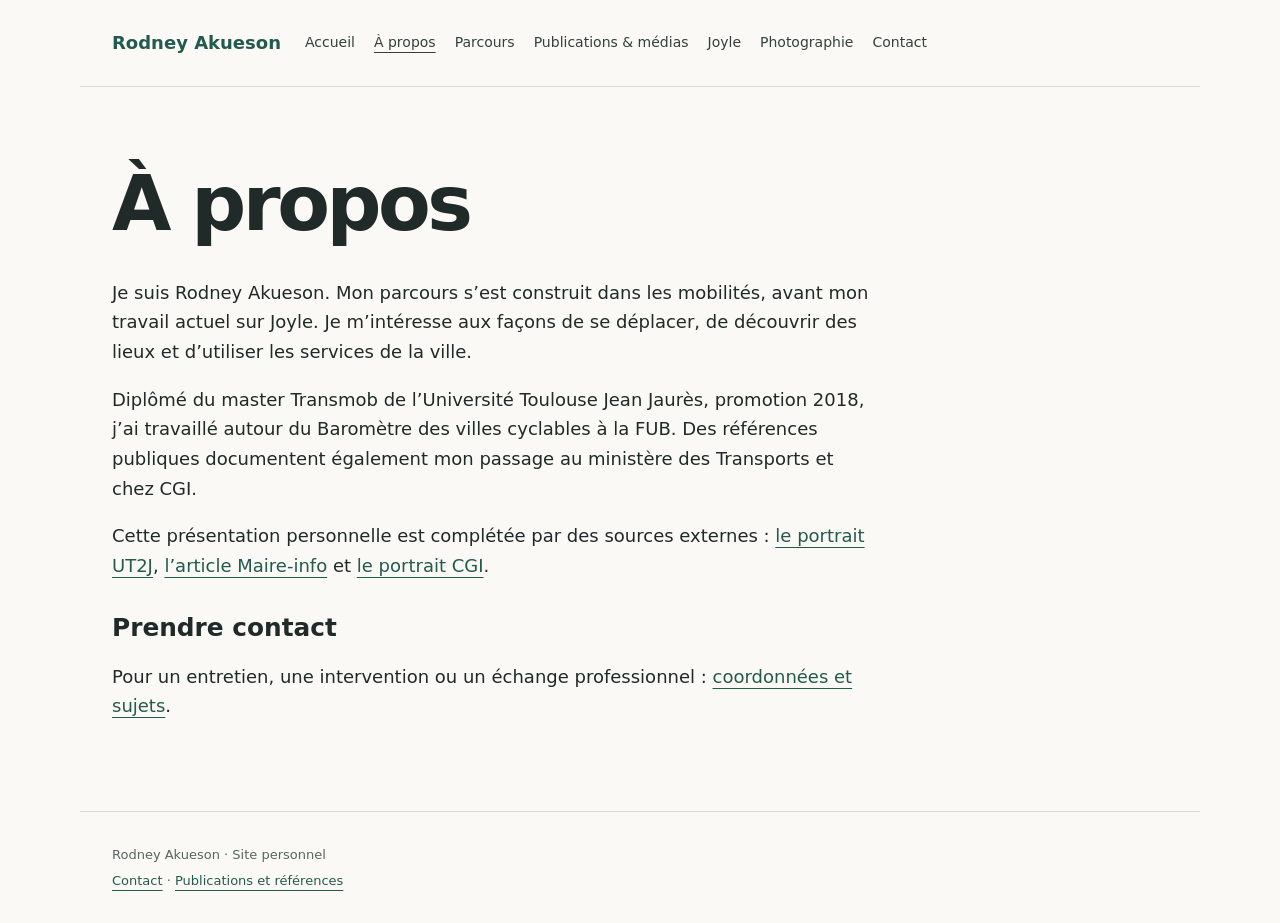
==== a-propos.html @ 980b528e "Ajouter les sept pages du site personnel et les métadonnées SEO" ====
<!doctype html><html lang="fr"><head><meta charset="utf-8"><meta name="viewport" content="width=device-width,initial-scale=1"><title>À propos de Rodney Akueson</title><meta name="description" content="Biographie de Rodney Akueson et références publiques de son parcours."><link rel="canonical" href="https://rody250d.github.io/a-propos.html"><meta property="og:type" content="profile"><meta property="og:title" content="À propos de Rodney Akueson"><meta property="og:description" content="Biographie de Rodney Akueson et références publiques de son parcours."><meta property="og:url" content="https://rody250d.github.io/a-propos.html"><meta property="og:locale" content="fr_FR"><meta property="og:site_name" content="Rodney Akueson"><link rel="stylesheet" href="style.css"><script type="application/ld+json">{"@context": "https://schema.org", "@graph": [{"@type": "Person", "@id": "https://rody250d.github.io/#rodney-akueson", "name": "Rodney Akueson", "url": "https://rody250d.github.io/", "sameAs": ["https://linktr.ee/rodyakueson", "https://www.linkedin.com/in/rodney-akueson-2a1308120/", "https://instagram.com/rodneyaks", "https://x.com/rodneyakueson"]}, {"@type": "ProfilePage", "@id": "https://rody250d.github.io/a-propos.html#page", "url": "https://rody250d.github.io/a-propos.html", "name": "À propos de Rodney Akueson", "inLanguage": "fr", "mainEntity": {"@id": "https://rody250d.github.io/#rodney-akueson"}}]}</script></head><body><a class="skip" href="#contenu">Aller au contenu</a><header><a class="brand" href="index.html">Rodney Akueson</a><nav aria-label="Navigation principale"><a href="index.html">Accueil</a><a href="a-propos.html" aria-current="page">À propos</a><a href="parcours.html">Parcours</a><a href="publications.html">Publications & médias</a><a href="joyle.html">Joyle</a><a href="photographie.html">Photographie</a><a href="contact.html">Contact</a></nav></header><main id="contenu"><h1>À propos</h1><p>Je suis Rodney Akueson. Mon parcours s’est construit dans les mobilités, avant mon travail actuel sur Joyle. Je m’intéresse aux façons de se déplacer, de découvrir des lieux et d’utiliser les services de la ville.</p><p>Diplômé du master Transmob de l’Université Toulouse Jean Jaurès, promotion 2018, j’ai travaillé autour du Baromètre des villes cyclables à la FUB. Des références publiques documentent également mon passage au ministère des Transports et chez CGI.</p><p>Cette présentation personnelle est complétée par des sources externes : <a href="https://www.univ-tlse2.fr/accueil/formation-insertion/en-bref/rodney-akueson-zoom-sur-un-ancien-etudiant">le portrait UT2J</a>, <a href="https://www.maire-info.com/covoiturage-lancement-d&#x27;un-observatoire-national-pour-servir-les-politiques-territoriales-article2-26080">l’article Maire-info</a> et <a href="https://www.cgi.com/fr/article/carrieres/rodney-creativite-passion">le portrait CGI</a>.</p><h2>Prendre contact</h2><p>Pour un entretien, une intervention ou un échange professionnel : <a href="contact.html">coordonnées et sujets</a>.</p></main><footer><p>Rodney Akueson · Site personnel</p><p><a href="contact.html">Contact</a> · <a href="publications.html">Publications et références</a></p></footer></body></html>
---- style.css ----
*{box-sizing:border-box}body{margin:0;background:#faf9f5;color:#202a29;font:18px/1.65 system-ui,-apple-system,sans-serif}a{color:#245a4e;text-underline-offset:5px}a:hover{color:#0b3028}a:focus-visible{outline:3px solid #bb7b32;outline-offset:5px}.skip{position:absolute;left:-9999px}.skip:focus{left:1rem;background:white;z-index:2}header,main,footer{max-width:1120px;margin:auto;padding:28px 32px}header{display:flex;gap:24px;align-items:center;border-bottom:1px solid #d8dcd5}.brand{font-weight:750;text-decoration:none;white-space:nowrap}nav{display:flex;flex-wrap:wrap;gap:9px 19px;font-size:14px}nav a{color:#34403c;text-decoration:none}nav a[aria-current]{text-decoration:underline}main{min-height:70vh;padding-top:64px;padding-bottom:72px}h1{font-size:clamp(2.8rem,6vw,4.8rem);line-height:1.08;letter-spacing:-.045em;font-weight:600;margin:12px 0 32px}h2{font-size:1.55rem;line-height:1.25;margin:32px 0 14px}h3{font-size:1.15rem;line-height:1.4}p{max-width:760px}.eyebrow,article>span{font-size:13px;letter-spacing:.06em;text-transform:uppercase;color:#59655e}.actions{display:flex;align-items:center;gap:28px;flex-wrap:wrap;margin:36px 0 64px}.button{background:#244c40;color:white;padding:13px 23px;border-radius:3px;text-decoration:none}.button:hover{color:white;background:#173b30}.cards{display:grid;grid-template-columns:repeat(3,1fr);gap:36px;border-top:1px solid #d8dcd5;padding-top:35px}.cards h2{margin-top:12px}.cards p{font-size:16px}.cards a{font-size:15px}.timeline article,.entry{border-top:1px solid #d8dcd5;padding:24px 0;max-width:820px}.timeline h2{margin-top:8px}.contact{font-size:clamp(1.3rem,4vw,2rem)}footer{border-top:1px solid #d8dcd5;font-size:13px;color:#59655e}footer p{margin:4px 0}@media(max-width:720px){header{display:block}nav{margin-top:18px}header,main,footer{padding-left:22px;padding-right:22px}main{padding-top:42px}.cards{grid-template-columns:1fr;gap:28px}.actions{margin-bottom:42px}h1{font-size:2.9rem}}
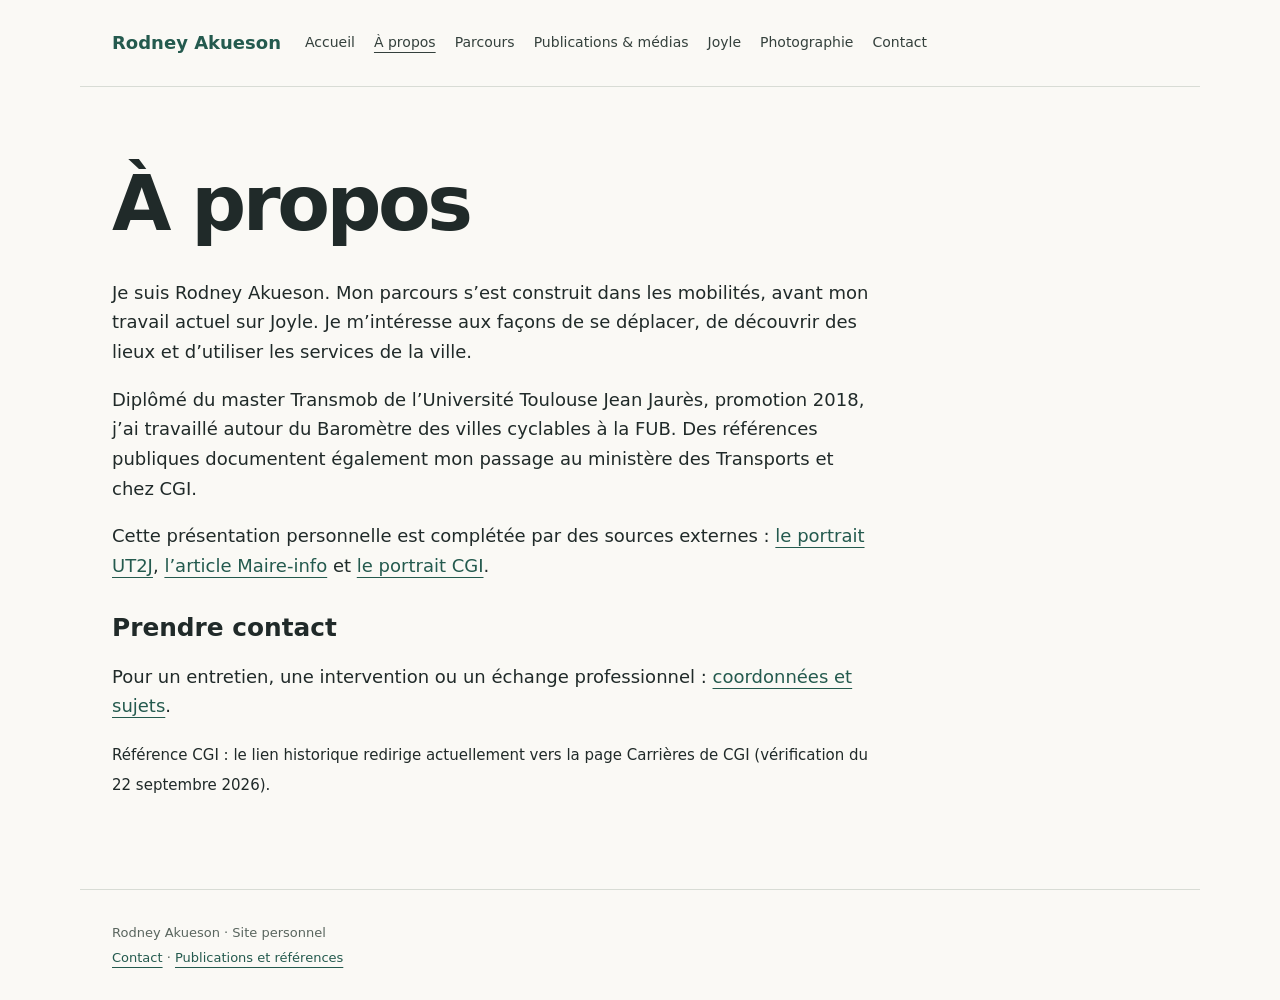
==== commit 51917c2f: "Signaler l’indisponibilité actuelle du portrait historique CGI" ====
--- a/a-propos.html
+++ b/a-propos.html
@@ -1 +1 @@
-<!doctype html><html lang="fr"><head><meta charset="utf-8"><meta name="viewport" content="width=device-width,initial-scale=1"><title>À propos de Rodney Akueson</title><meta name="description" content="Biographie de Rodney Akueson et références publiques de son parcours."><link rel="canonical" href="https://rody250d.github.io/a-propos.html"><meta property="og:type" content="profile"><meta property="og:title" content="À propos de Rodney Akueson"><meta property="og:description" content="Biographie de Rodney Akueson et références publiques de son parcours."><meta property="og:url" content="https://rody250d.github.io/a-propos.html"><meta property="og:locale" content="fr_FR"><meta property="og:site_name" content="Rodney Akueson"><link rel="stylesheet" href="style.css"><script type="application/ld+json">{"@context": "https://schema.org", "@graph": [{"@type": "Person", "@id": "https://rody250d.github.io/#rodney-akueson", "name": "Rodney Akueson", "url": "https://rody250d.github.io/", "sameAs": ["https://linktr.ee/rodyakueson", "https://www.linkedin.com/in/rodney-akueson-2a1308120/", "https://instagram.com/rodneyaks", "https://x.com/rodneyakueson"]}, {"@type": "ProfilePage", "@id": "https://rody250d.github.io/a-propos.html#page", "url": "https://rody250d.github.io/a-propos.html", "name": "À propos de Rodney Akueson", "inLanguage": "fr", "mainEntity": {"@id": "https://rody250d.github.io/#rodney-akueson"}}]}</script></head><body><a class="skip" href="#contenu">Aller au contenu</a><header><a class="brand" href="index.html">Rodney Akueson</a><nav aria-label="Navigation principale"><a href="index.html">Accueil</a><a href="a-propos.html" aria-current="page">À propos</a><a href="parcours.html">Parcours</a><a href="publications.html">Publications & médias</a><a href="joyle.html">Joyle</a><a href="photographie.html">Photographie</a><a href="contact.html">Contact</a></nav></header><main id="contenu"><h1>À propos</h1><p>Je suis Rodney Akueson. Mon parcours s’est construit dans les mobilités, avant mon travail actuel sur Joyle. Je m’intéresse aux façons de se déplacer, de découvrir des lieux et d’utiliser les services de la ville.</p><p>Diplômé du master Transmob de l’Université Toulouse Jean Jaurès, promotion 2018, j’ai travaillé autour du Baromètre des villes cyclables à la FUB. Des références publiques documentent également mon passage au ministère des Transports et chez CGI.</p><p>Cette présentation personnelle est complétée par des sources externes : <a href="https://www.univ-tlse2.fr/accueil/formation-insertion/en-bref/rodney-akueson-zoom-sur-un-ancien-etudiant">le portrait UT2J</a>, <a href="https://www.maire-info.com/covoiturage-lancement-d&#x27;un-observatoire-national-pour-servir-les-politiques-territoriales-article2-26080">l’article Maire-info</a> et <a href="https://www.cgi.com/fr/article/carrieres/rodney-creativite-passion">le portrait CGI</a>.</p><h2>Prendre contact</h2><p>Pour un entretien, une intervention ou un échange professionnel : <a href="contact.html">coordonnées et sujets</a>.</p></main><footer><p>Rodney Akueson · Site personnel</p><p><a href="contact.html">Contact</a> · <a href="publications.html">Publications et références</a></p></footer></body></html>+<!doctype html><html lang="fr"><head><meta charset="utf-8"><meta name="viewport" content="width=device-width,initial-scale=1"><title>À propos de Rodney Akueson</title><meta name="description" content="Biographie de Rodney Akueson et références publiques de son parcours."><link rel="canonical" href="https://rody250d.github.io/a-propos.html"><meta property="og:type" content="profile"><meta property="og:title" content="À propos de Rodney Akueson"><meta property="og:description" content="Biographie de Rodney Akueson et références publiques de son parcours."><meta property="og:url" content="https://rody250d.github.io/a-propos.html"><meta property="og:locale" content="fr_FR"><meta property="og:site_name" content="Rodney Akueson"><link rel="stylesheet" href="style.css"><script type="application/ld+json">{"@context": "https://schema.org", "@graph": [{"@type": "Person", "@id": "https://rody250d.github.io/#rodney-akueson", "name": "Rodney Akueson", "url": "https://rody250d.github.io/", "sameAs": ["https://linktr.ee/rodyakueson", "https://www.linkedin.com/in/rodney-akueson-2a1308120/", "https://instagram.com/rodneyaks", "https://x.com/rodneyakueson"]}, {"@type": "ProfilePage", "@id": "https://rody250d.github.io/a-propos.html#page", "url": "https://rody250d.github.io/a-propos.html", "name": "À propos de Rodney Akueson", "inLanguage": "fr", "mainEntity": {"@id": "https://rody250d.github.io/#rodney-akueson"}}]}</script></head><body><a class="skip" href="#contenu">Aller au contenu</a><header><a class="brand" href="/">Rodney Akueson</a><nav aria-label="Navigation principale"><a href="/">Accueil</a><a href="a-propos.html" aria-current="page">À propos</a><a href="parcours.html">Parcours</a><a href="publications.html">Publications & médias</a><a href="joyle.html">Joyle</a><a href="photographie.html">Photographie</a><a href="contact.html">Contact</a></nav></header><main id="contenu"><h1>À propos</h1><p>Je suis Rodney Akueson. Mon parcours s’est construit dans les mobilités, avant mon travail actuel sur Joyle. Je m’intéresse aux façons de se déplacer, de découvrir des lieux et d’utiliser les services de la ville.</p><p>Diplômé du master Transmob de l’Université Toulouse Jean Jaurès, promotion 2018, j’ai travaillé autour du Baromètre des villes cyclables à la FUB. Des références publiques documentent également mon passage au ministère des Transports et chez CGI.</p><p>Cette présentation personnelle est complétée par des sources externes : <a href="https://www.univ-tlse2.fr/accueil/formation-insertion/en-bref/rodney-akueson-zoom-sur-un-ancien-etudiant">le portrait UT2J</a>, <a href="https://www.maire-info.com/covoiturage-lancement-d&#x27;un-observatoire-national-pour-servir-les-politiques-territoriales-article2-26080">l’article Maire-info</a> et <a href="https://www.cgi.com/en/article/careers/rodney-putting-creativity-and-passion-forefront">le portrait CGI</a>.</p><h2>Prendre contact</h2><p>Pour un entretien, une intervention ou un échange professionnel : <a href="contact.html">coordonnées et sujets</a>.</p><p><small>Référence CGI : le lien historique redirige actuellement vers la page Carrières de CGI (vérification du 22 septembre 2026).</small></p></main><footer><p>Rodney Akueson · Site personnel</p><p><a href="contact.html">Contact</a> · <a href="publications.html">Publications et références</a></p></footer></body></html>
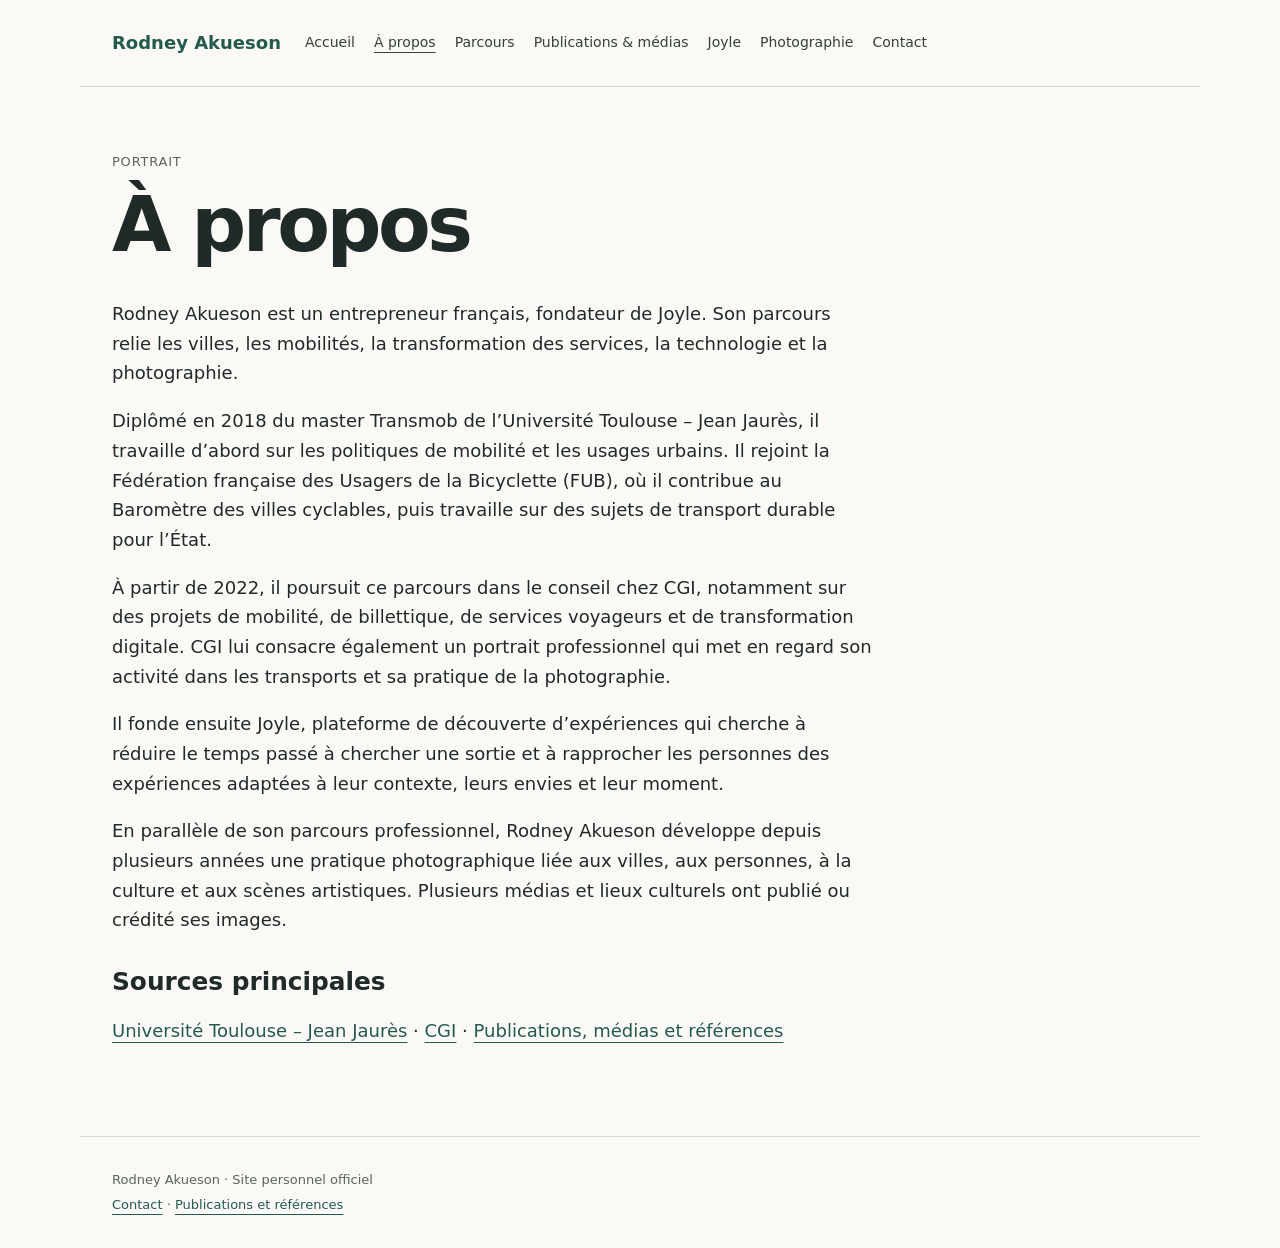
==== commit 284eaf38: "Rewrite about page as an editorial biography" ====
--- a/a-propos.html
+++ b/a-propos.html
@@ -1 +1 @@
-<!doctype html><html lang="fr"><head><meta charset="utf-8"><meta name="viewport" content="width=device-width,initial-scale=1"><title>À propos de Rodney Akueson</title><meta name="description" content="Biographie de Rodney Akueson et références publiques de son parcours."><link rel="canonical" href="https://rody250d.github.io/a-propos.html"><meta property="og:type" content="profile"><meta property="og:title" content="À propos de Rodney Akueson"><meta property="og:description" content="Biographie de Rodney Akueson et références publiques de son parcours."><meta property="og:url" content="https://rody250d.github.io/a-propos.html"><meta property="og:locale" content="fr_FR"><meta property="og:site_name" content="Rodney Akueson"><link rel="stylesheet" href="style.css"><script type="application/ld+json">{"@context": "https://schema.org", "@graph": [{"@type": "Person", "@id": "https://rody250d.github.io/#rodney-akueson", "name": "Rodney Akueson", "url": "https://rody250d.github.io/", "sameAs": ["https://linktr.ee/rodyakueson", "https://www.linkedin.com/in/rodney-akueson-2a1308120/", "https://instagram.com/rodneyaks", "https://x.com/rodneyakueson"]}, {"@type": "ProfilePage", "@id": "https://rody250d.github.io/a-propos.html#page", "url": "https://rody250d.github.io/a-propos.html", "name": "À propos de Rodney Akueson", "inLanguage": "fr", "mainEntity": {"@id": "https://rody250d.github.io/#rodney-akueson"}}]}</script></head><body><a class="skip" href="#contenu">Aller au contenu</a><header><a class="brand" href="/">Rodney Akueson</a><nav aria-label="Navigation principale"><a href="/">Accueil</a><a href="a-propos.html" aria-current="page">À propos</a><a href="parcours.html">Parcours</a><a href="publications.html">Publications & médias</a><a href="joyle.html">Joyle</a><a href="photographie.html">Photographie</a><a href="contact.html">Contact</a></nav></header><main id="contenu"><h1>À propos</h1><p>Je suis Rodney Akueson. Mon parcours s’est construit dans les mobilités, avant mon travail actuel sur Joyle. Je m’intéresse aux façons de se déplacer, de découvrir des lieux et d’utiliser les services de la ville.</p><p>Diplômé du master Transmob de l’Université Toulouse Jean Jaurès, promotion 2018, j’ai travaillé autour du Baromètre des villes cyclables à la FUB. Des références publiques documentent également mon passage au ministère des Transports et chez CGI.</p><p>Cette présentation personnelle est complétée par des sources externes : <a href="https://www.univ-tlse2.fr/accueil/formation-insertion/en-bref/rodney-akueson-zoom-sur-un-ancien-etudiant">le portrait UT2J</a>, <a href="https://www.maire-info.com/covoiturage-lancement-d&#x27;un-observatoire-national-pour-servir-les-politiques-territoriales-article2-26080">l’article Maire-info</a> et <a href="https://www.cgi.com/en/article/careers/rodney-putting-creativity-and-passion-forefront">le portrait CGI</a>.</p><h2>Prendre contact</h2><p>Pour un entretien, une intervention ou un échange professionnel : <a href="contact.html">coordonnées et sujets</a>.</p><p><small>Référence CGI : le lien historique redirige actuellement vers la page Carrières de CGI (vérification du 22 septembre 2026).</small></p></main><footer><p>Rodney Akueson · Site personnel</p><p><a href="contact.html">Contact</a> · <a href="publications.html">Publications et références</a></p></footer></body></html>+<!doctype html><html lang="fr"><head><meta charset="utf-8"><meta name="viewport" content="width=device-width,initial-scale=1"><title>À propos — Rodney Akueson</title><meta name="description" content="Portrait de Rodney Akueson, fondateur de Joyle, avec un parcours dans les mobilités, les services urbains, le conseil et la photographie."><link rel="canonical" href="https://rody250d.github.io/a-propos.html"><meta property="og:type" content="profile"><meta property="og:title" content="À propos — Rodney Akueson"><meta property="og:description" content="Entrepreneuriat, villes, mobilités, technologie et photographie."><meta property="og:url" content="https://rody250d.github.io/a-propos.html"><meta property="og:locale" content="fr_FR"><meta property="og:site_name" content="Rodney Akueson"><link rel="stylesheet" href="style.css"></head><body><a class="skip" href="#contenu">Aller au contenu</a><header><a class="brand" href="/">Rodney Akueson</a><nav aria-label="Navigation principale"><a href="/">Accueil</a><a href="a-propos.html" aria-current="page">À propos</a><a href="parcours.html">Parcours</a><a href="publications.html">Publications & médias</a><a href="joyle.html">Joyle</a><a href="photographie.html">Photographie</a><a href="contact.html">Contact</a></nav></header><main id="contenu"><div class="eyebrow">Portrait</div><h1>À propos</h1><p class="lede">Rodney Akueson est un entrepreneur français, fondateur de Joyle. Son parcours relie les villes, les mobilités, la transformation des services, la technologie et la photographie.</p><p>Diplômé en 2018 du master Transmob de l’Université Toulouse – Jean Jaurès, il travaille d’abord sur les politiques de mobilité et les usages urbains. Il rejoint la Fédération française des Usagers de la Bicyclette (FUB), où il contribue au Baromètre des villes cyclables, puis travaille sur des sujets de transport durable pour l’État.</p><p>À partir de 2022, il poursuit ce parcours dans le conseil chez CGI, notamment sur des projets de mobilité, de billettique, de services voyageurs et de transformation digitale. CGI lui consacre également un portrait professionnel qui met en regard son activité dans les transports et sa pratique de la photographie.</p><p>Il fonde ensuite Joyle, plateforme de découverte d’expériences qui cherche à réduire le temps passé à chercher une sortie et à rapprocher les personnes des expériences adaptées à leur contexte, leurs envies et leur moment.</p><p>En parallèle de son parcours professionnel, Rodney Akueson développe depuis plusieurs années une pratique photographique liée aux villes, aux personnes, à la culture et aux scènes artistiques. Plusieurs médias et lieux culturels ont publié ou crédité ses images.</p><section class="feature"><h2>Sources principales</h2><p><a href="https://www.univ-tlse2.fr/accueil/formation-insertion/devenir-diplomes/rodney-akueson-zoom-sur-un-ancien-etudiant">Université Toulouse – Jean Jaurès</a> · <a href="https://www.cgi.com/fr/article/carrieres/rodney-creativite-passion">CGI</a> · <a href="publications.html">Publications, médias et références</a></p></section></main><footer><p>Rodney Akueson · Site personnel officiel</p><p><a href="contact.html">Contact</a> · <a href="publications.html">Publications et références</a></p></footer></body></html>
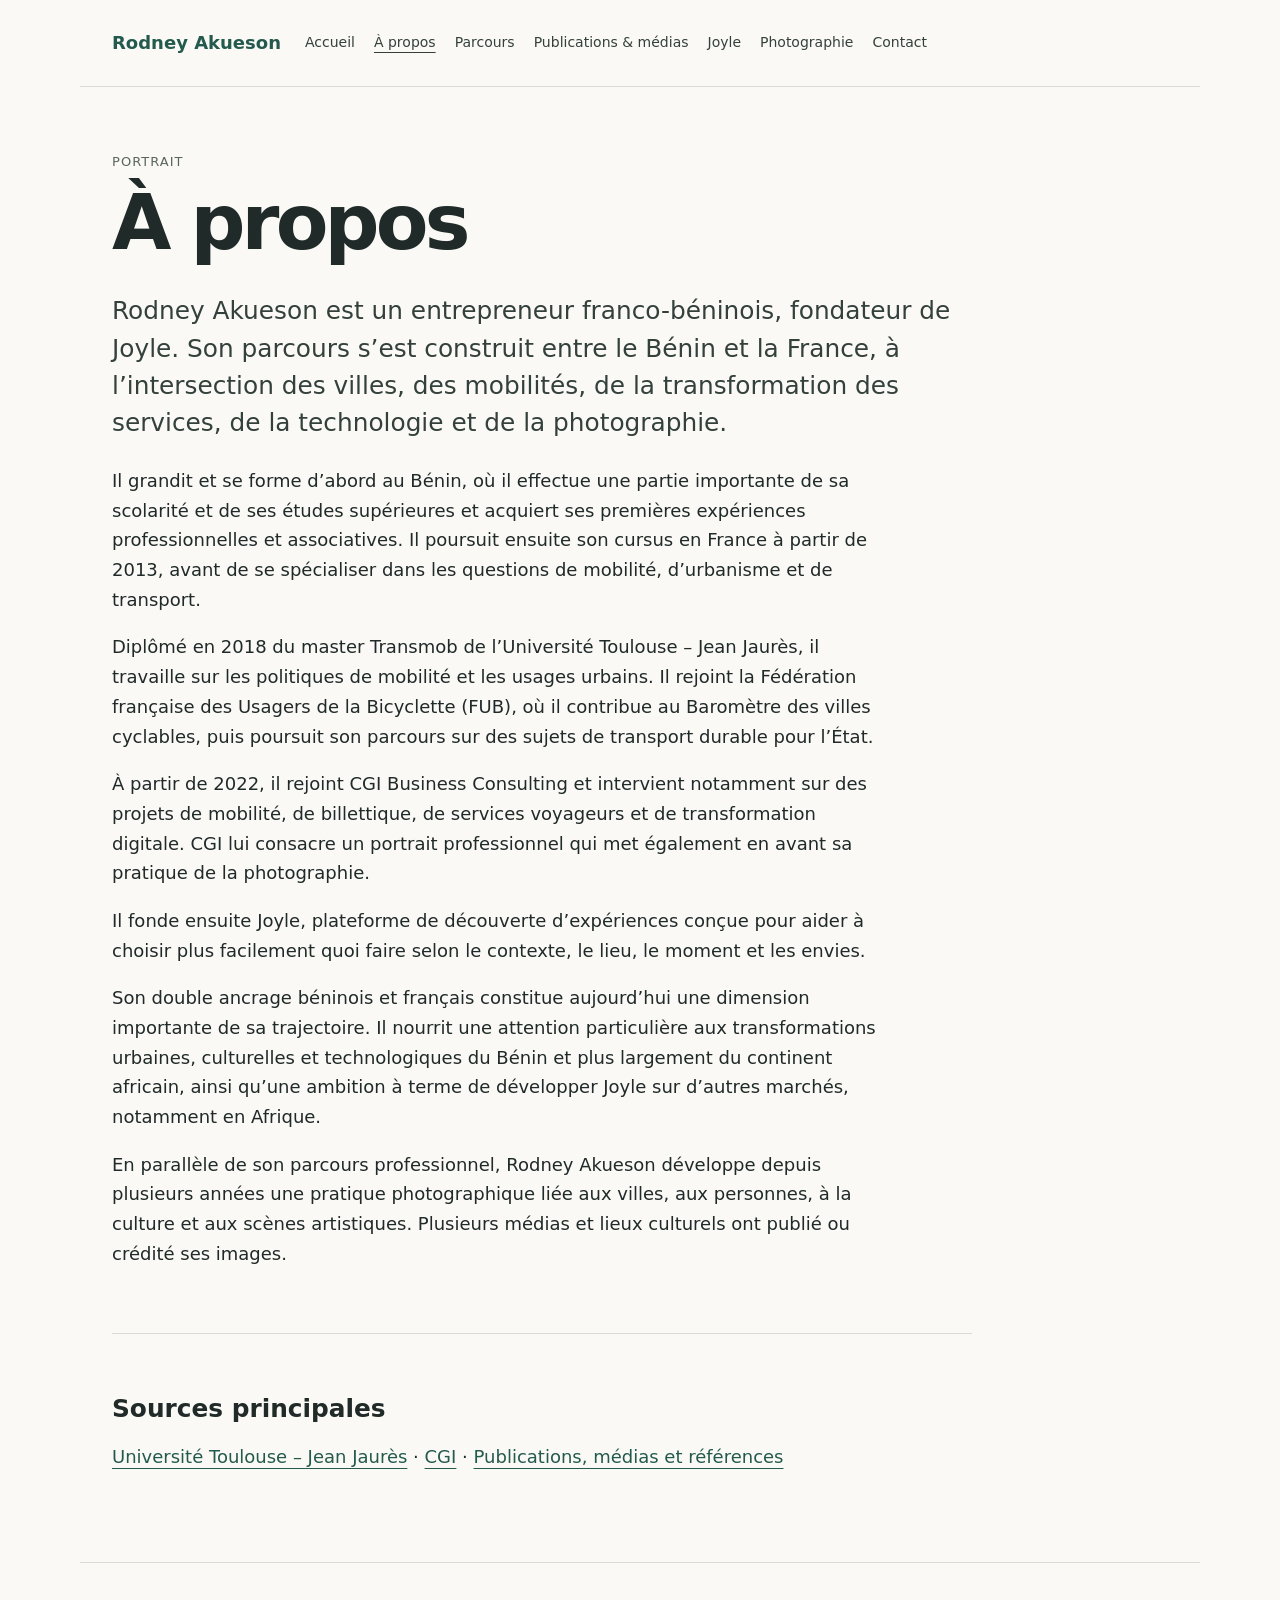
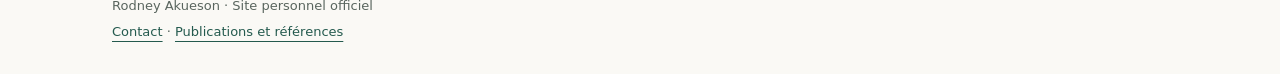
==== commit 02ff87e4: "Rewrite biography around Franco-Beninese dual anchoring" ====
--- a/a-propos.html
+++ b/a-propos.html
@@ -1 +1 @@
-<!doctype html><html lang="fr"><head><meta charset="utf-8"><meta name="viewport" content="width=device-width,initial-scale=1"><title>À propos — Rodney Akueson</title><meta name="description" content="Portrait de Rodney Akueson, fondateur de Joyle, avec un parcours dans les mobilités, les services urbains, le conseil et la photographie."><link rel="canonical" href="https://rody250d.github.io/a-propos.html"><meta property="og:type" content="profile"><meta property="og:title" content="À propos — Rodney Akueson"><meta property="og:description" content="Entrepreneuriat, villes, mobilités, technologie et photographie."><meta property="og:url" content="https://rody250d.github.io/a-propos.html"><meta property="og:locale" content="fr_FR"><meta property="og:site_name" content="Rodney Akueson"><link rel="stylesheet" href="style.css"></head><body><a class="skip" href="#contenu">Aller au contenu</a><header><a class="brand" href="/">Rodney Akueson</a><nav aria-label="Navigation principale"><a href="/">Accueil</a><a href="a-propos.html" aria-current="page">À propos</a><a href="parcours.html">Parcours</a><a href="publications.html">Publications & médias</a><a href="joyle.html">Joyle</a><a href="photographie.html">Photographie</a><a href="contact.html">Contact</a></nav></header><main id="contenu"><div class="eyebrow">Portrait</div><h1>À propos</h1><p class="lede">Rodney Akueson est un entrepreneur français, fondateur de Joyle. Son parcours relie les villes, les mobilités, la transformation des services, la technologie et la photographie.</p><p>Diplômé en 2018 du master Transmob de l’Université Toulouse – Jean Jaurès, il travaille d’abord sur les politiques de mobilité et les usages urbains. Il rejoint la Fédération française des Usagers de la Bicyclette (FUB), où il contribue au Baromètre des villes cyclables, puis travaille sur des sujets de transport durable pour l’État.</p><p>À partir de 2022, il poursuit ce parcours dans le conseil chez CGI, notamment sur des projets de mobilité, de billettique, de services voyageurs et de transformation digitale. CGI lui consacre également un portrait professionnel qui met en regard son activité dans les transports et sa pratique de la photographie.</p><p>Il fonde ensuite Joyle, plateforme de découverte d’expériences qui cherche à réduire le temps passé à chercher une sortie et à rapprocher les personnes des expériences adaptées à leur contexte, leurs envies et leur moment.</p><p>En parallèle de son parcours professionnel, Rodney Akueson développe depuis plusieurs années une pratique photographique liée aux villes, aux personnes, à la culture et aux scènes artistiques. Plusieurs médias et lieux culturels ont publié ou crédité ses images.</p><section class="feature"><h2>Sources principales</h2><p><a href="https://www.univ-tlse2.fr/accueil/formation-insertion/devenir-diplomes/rodney-akueson-zoom-sur-un-ancien-etudiant">Université Toulouse – Jean Jaurès</a> · <a href="https://www.cgi.com/fr/article/carrieres/rodney-creativite-passion">CGI</a> · <a href="publications.html">Publications, médias et références</a></p></section></main><footer><p>Rodney Akueson · Site personnel officiel</p><p><a href="contact.html">Contact</a> · <a href="publications.html">Publications et références</a></p></footer></body></html>+<!doctype html><html lang="fr"><head><meta charset="utf-8"><meta name="viewport" content="width=device-width,initial-scale=1"><title>À propos — Rodney Akueson</title><meta name="description" content="Portrait de Rodney Akueson, entrepreneur franco-béninois et fondateur de Joyle, avec un parcours entre le Bénin et la France dans les mobilités, la technologie et la photographie."><link rel="canonical" href="https://rody250d.github.io/a-propos.html"><meta property="og:type" content="profile"><meta property="og:title" content="À propos — Rodney Akueson"><meta property="og:description" content="Un parcours franco-béninois entre entrepreneuriat, villes, mobilités, technologie et photographie."><meta property="og:url" content="https://rody250d.github.io/a-propos.html"><meta property="og:locale" content="fr_FR"><meta property="og:site_name" content="Rodney Akueson"><link rel="stylesheet" href="style.css"></head><body><a class="skip" href="#contenu">Aller au contenu</a><header><a class="brand" href="/">Rodney Akueson</a><nav aria-label="Navigation principale"><a href="/">Accueil</a><a href="a-propos.html" aria-current="page">À propos</a><a href="parcours.html">Parcours</a><a href="publications.html">Publications & médias</a><a href="joyle.html">Joyle</a><a href="photographie.html">Photographie</a><a href="contact.html">Contact</a></nav></header><main id="contenu"><div class="eyebrow">Portrait</div><h1>À propos</h1><p class="lede">Rodney Akueson est un entrepreneur franco-béninois, fondateur de Joyle. Son parcours s’est construit entre le Bénin et la France, à l’intersection des villes, des mobilités, de la transformation des services, de la technologie et de la photographie.</p><p>Il grandit et se forme d’abord au Bénin, où il effectue une partie importante de sa scolarité et de ses études supérieures et acquiert ses premières expériences professionnelles et associatives. Il poursuit ensuite son cursus en France à partir de 2013, avant de se spécialiser dans les questions de mobilité, d’urbanisme et de transport.</p><p>Diplômé en 2018 du master Transmob de l’Université Toulouse – Jean Jaurès, il travaille sur les politiques de mobilité et les usages urbains. Il rejoint la Fédération française des Usagers de la Bicyclette (FUB), où il contribue au Baromètre des villes cyclables, puis poursuit son parcours sur des sujets de transport durable pour l’État.</p><p>À partir de 2022, il rejoint CGI Business Consulting et intervient notamment sur des projets de mobilité, de billettique, de services voyageurs et de transformation digitale. CGI lui consacre un portrait professionnel qui met également en avant sa pratique de la photographie.</p><p>Il fonde ensuite Joyle, plateforme de découverte d’expériences conçue pour aider à choisir plus facilement quoi faire selon le contexte, le lieu, le moment et les envies.</p><p>Son double ancrage béninois et français constitue aujourd’hui une dimension importante de sa trajectoire. Il nourrit une attention particulière aux transformations urbaines, culturelles et technologiques du Bénin et plus largement du continent africain, ainsi qu’une ambition à terme de développer Joyle sur d’autres marchés, notamment en Afrique.</p><p>En parallèle de son parcours professionnel, Rodney Akueson développe depuis plusieurs années une pratique photographique liée aux villes, aux personnes, à la culture et aux scènes artistiques. Plusieurs médias et lieux culturels ont publié ou crédité ses images.</p><section class="feature"><h2>Sources principales</h2><p><a href="https://www.univ-tlse2.fr/accueil/formation-insertion/devenir-diplomes/rodney-akueson-zoom-sur-un-ancien-etudiant">Université Toulouse – Jean Jaurès</a> · <a href="https://www.cgi.com/fr/article/carrieres/rodney-creativite-passion">CGI</a> · <a href="publications.html">Publications, médias et références</a></p></section></main><footer><p>Rodney Akueson · Site personnel officiel</p><p><a href="contact.html">Contact</a> · <a href="publications.html">Publications et références</a></p></footer></body></html>
--- a/style.css
+++ b/style.css
@@ -1 +1 @@
-*{box-sizing:border-box}body{margin:0;background:#faf9f5;color:#202a29;font:18px/1.65 system-ui,-apple-system,sans-serif}a{color:#245a4e;text-underline-offset:5px}a:hover{color:#0b3028}a:focus-visible{outline:3px solid #bb7b32;outline-offset:5px}.skip{position:absolute;left:-9999px}.skip:focus{left:1rem;background:white;z-index:2}header,main,footer{max-width:1120px;margin:auto;padding:28px 32px}header{display:flex;gap:24px;align-items:center;border-bottom:1px solid #d8dcd5}.brand{font-weight:750;text-decoration:none;white-space:nowrap}nav{display:flex;flex-wrap:wrap;gap:9px 19px;font-size:14px}nav a{color:#34403c;text-decoration:none}nav a[aria-current]{text-decoration:underline}main{min-height:70vh;padding-top:64px;padding-bottom:72px}h1{font-size:clamp(2.8rem,6vw,4.8rem);line-height:1.08;letter-spacing:-.045em;font-weight:600;margin:12px 0 32px}h2{font-size:1.55rem;line-height:1.25;margin:32px 0 14px}h3{font-size:1.15rem;line-height:1.4}p{max-width:760px}.eyebrow,article>span{font-size:13px;letter-spacing:.06em;text-transform:uppercase;color:#59655e}.actions{display:flex;align-items:center;gap:28px;flex-wrap:wrap;margin:36px 0 64px}.button{background:#244c40;color:white;padding:13px 23px;border-radius:3px;text-decoration:none}.button:hover{color:white;background:#173b30}.cards{display:grid;grid-template-columns:repeat(3,1fr);gap:36px;border-top:1px solid #d8dcd5;padding-top:35px}.cards h2{margin-top:12px}.cards p{font-size:16px}.cards a{font-size:15px}.timeline article,.entry{border-top:1px solid #d8dcd5;padding:24px 0;max-width:820px}.timeline h2{margin-top:8px}.contact{font-size:clamp(1.3rem,4vw,2rem)}footer{border-top:1px solid #d8dcd5;font-size:13px;color:#59655e}footer p{margin:4px 0}@media(max-width:720px){header{display:block}nav{margin-top:18px}header,main,footer{padding-left:22px;padding-right:22px}main{padding-top:42px}.cards{grid-template-columns:1fr;gap:28px}.actions{margin-bottom:42px}h1{font-size:2.9rem}}+*{box-sizing:border-box}body{margin:0;background:#faf9f5;color:#202a29;font:18px/1.65 system-ui,-apple-system,sans-serif}a{color:#245a4e;text-underline-offset:5px}a:hover{color:#0b3028}a:focus-visible{outline:3px solid #bb7b32;outline-offset:5px}.skip{position:absolute;left:-9999px}.skip:focus{left:1rem;background:white;z-index:2}header,main,footer{max-width:1120px;margin:auto;padding:28px 32px}header{display:flex;gap:24px;align-items:center;border-bottom:1px solid #d8dcd5}.brand{font-weight:750;text-decoration:none;white-space:nowrap}nav{display:flex;flex-wrap:wrap;gap:9px 19px;font-size:14px}nav a{color:#34403c;text-decoration:none}nav a[aria-current]{text-decoration:underline}main{min-height:70vh;padding-top:64px;padding-bottom:72px}h1{max-width:920px;font-size:clamp(2.8rem,6vw,5.1rem);line-height:1.02;letter-spacing:-.05em;font-weight:620;margin:12px 0 30px}h2{font-size:1.55rem;line-height:1.25;margin:32px 0 14px}h3{font-size:1.15rem;line-height:1.4}p{max-width:780px}.lede{font-size:clamp(1.2rem,2.3vw,1.55rem);line-height:1.5;max-width:860px;color:#34403c}.eyebrow,article>span{font-size:13px;letter-spacing:.08em;text-transform:uppercase;color:#59655e}.actions{display:flex;align-items:center;gap:28px;flex-wrap:wrap;margin:36px 0 64px}.button{display:inline-block;background:#244c40;color:white;padding:13px 23px;border-radius:3px;text-decoration:none}.button:hover{color:white;background:#173b30}.cards{display:grid;grid-template-columns:repeat(3,1fr);gap:36px;border-top:1px solid #d8dcd5;padding-top:35px}.cards h2{margin-top:12px}.cards p{font-size:16px}.cards a{font-size:15px}.timeline article,.entry{border-top:1px solid #d8dcd5;padding:26px 0;max-width:860px}.timeline h2{margin-top:8px}.feature{margin-top:64px;padding-top:28px;border-top:1px solid #d8dcd5;max-width:860px}.contact{font-size:clamp(1.3rem,4vw,2rem)}footer{border-top:1px solid #d8dcd5;font-size:13px;color:#59655e}footer p{margin:4px 0}@media(max-width:720px){header{display:block}nav{margin-top:18px}header,main,footer{padding-left:22px;padding-right:22px}main{padding-top:42px}.cards{grid-template-columns:1fr;gap:28px}.actions{margin-bottom:42px}h1{font-size:2.9rem}}
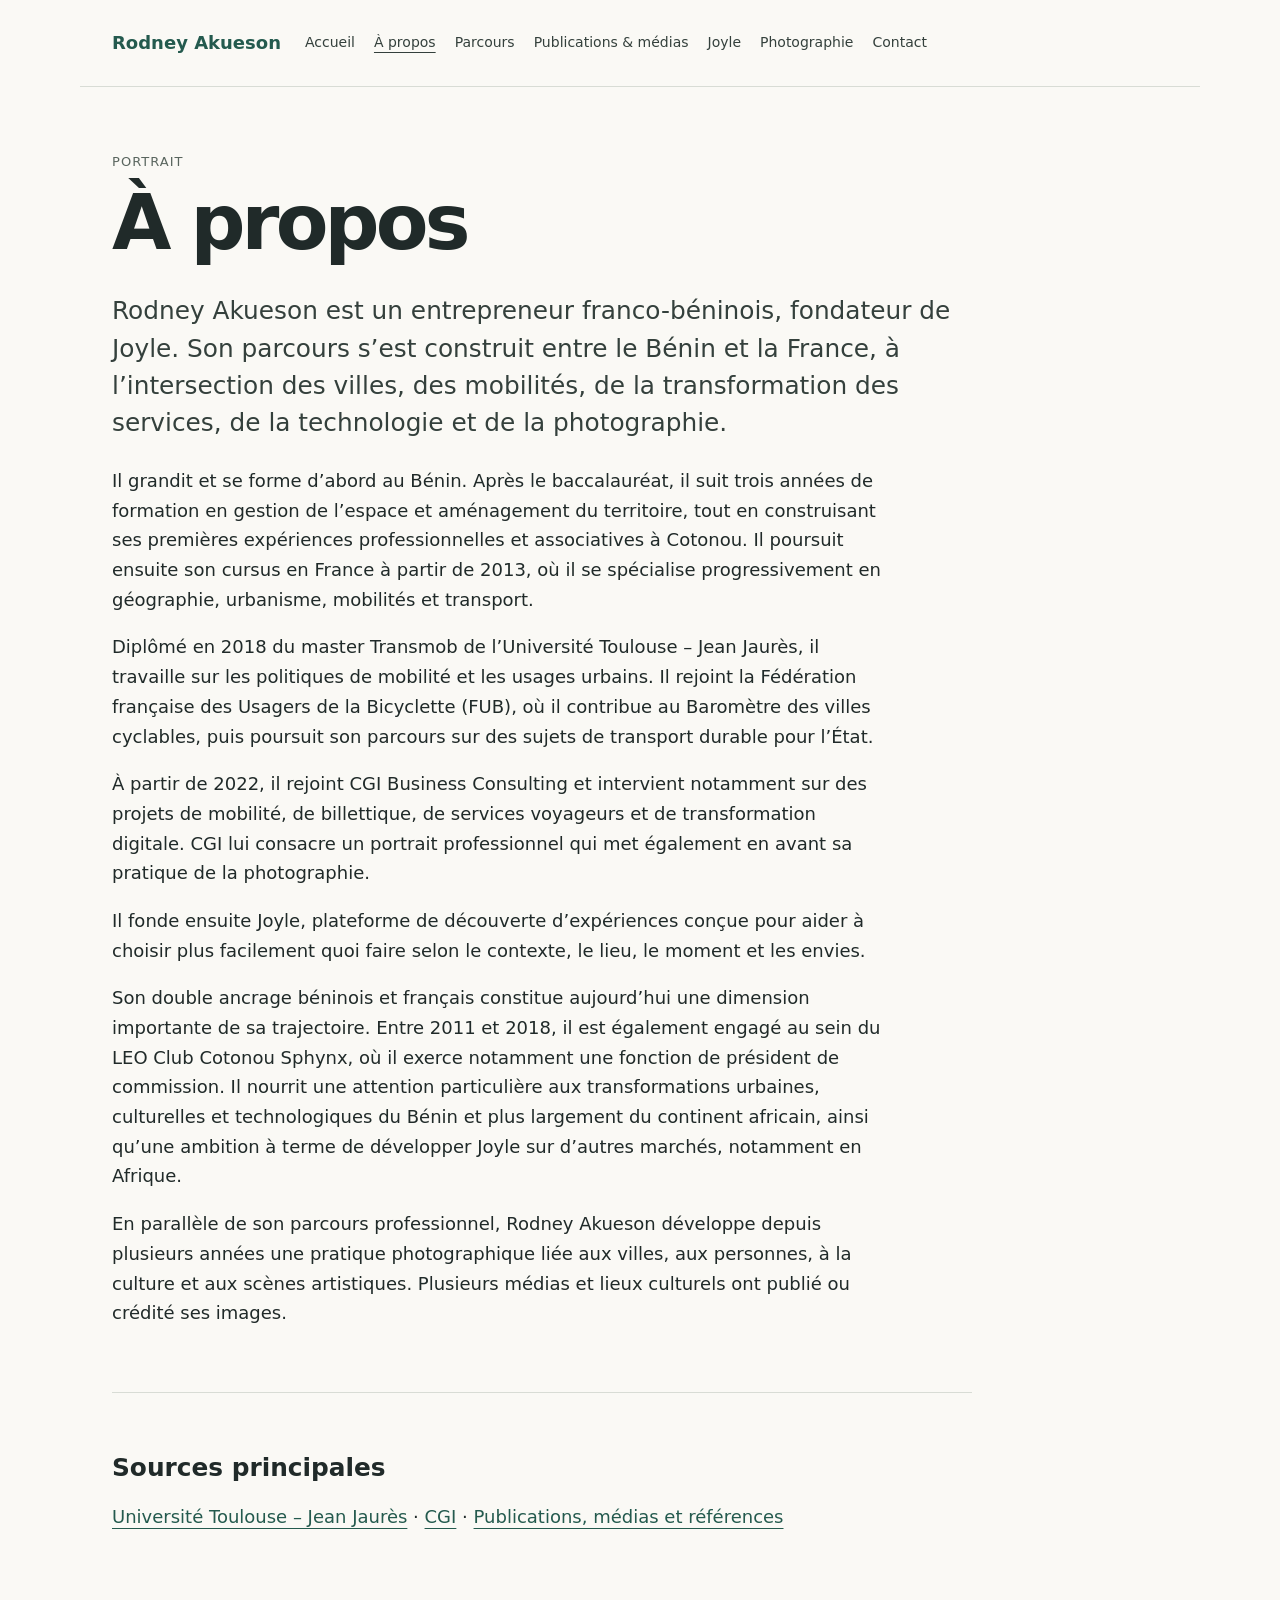
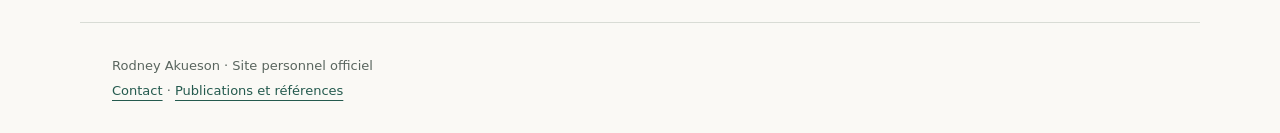
==== commit 2cb224ae: "Document Benin education and early civic engagement" ====
--- a/a-propos.html
+++ b/a-propos.html
@@ -1 +1 @@
-<!doctype html><html lang="fr"><head><meta charset="utf-8"><meta name="viewport" content="width=device-width,initial-scale=1"><title>À propos — Rodney Akueson</title><meta name="description" content="Portrait de Rodney Akueson, entrepreneur franco-béninois et fondateur de Joyle, avec un parcours entre le Bénin et la France dans les mobilités, la technologie et la photographie."><link rel="canonical" href="https://rody250d.github.io/a-propos.html"><meta property="og:type" content="profile"><meta property="og:title" content="À propos — Rodney Akueson"><meta property="og:description" content="Un parcours franco-béninois entre entrepreneuriat, villes, mobilités, technologie et photographie."><meta property="og:url" content="https://rody250d.github.io/a-propos.html"><meta property="og:locale" content="fr_FR"><meta property="og:site_name" content="Rodney Akueson"><link rel="stylesheet" href="style.css"></head><body><a class="skip" href="#contenu">Aller au contenu</a><header><a class="brand" href="/">Rodney Akueson</a><nav aria-label="Navigation principale"><a href="/">Accueil</a><a href="a-propos.html" aria-current="page">À propos</a><a href="parcours.html">Parcours</a><a href="publications.html">Publications & médias</a><a href="joyle.html">Joyle</a><a href="photographie.html">Photographie</a><a href="contact.html">Contact</a></nav></header><main id="contenu"><div class="eyebrow">Portrait</div><h1>À propos</h1><p class="lede">Rodney Akueson est un entrepreneur franco-béninois, fondateur de Joyle. Son parcours s’est construit entre le Bénin et la France, à l’intersection des villes, des mobilités, de la transformation des services, de la technologie et de la photographie.</p><p>Il grandit et se forme d’abord au Bénin, où il effectue une partie importante de sa scolarité et de ses études supérieures et acquiert ses premières expériences professionnelles et associatives. Il poursuit ensuite son cursus en France à partir de 2013, avant de se spécialiser dans les questions de mobilité, d’urbanisme et de transport.</p><p>Diplômé en 2018 du master Transmob de l’Université Toulouse – Jean Jaurès, il travaille sur les politiques de mobilité et les usages urbains. Il rejoint la Fédération française des Usagers de la Bicyclette (FUB), où il contribue au Baromètre des villes cyclables, puis poursuit son parcours sur des sujets de transport durable pour l’État.</p><p>À partir de 2022, il rejoint CGI Business Consulting et intervient notamment sur des projets de mobilité, de billettique, de services voyageurs et de transformation digitale. CGI lui consacre un portrait professionnel qui met également en avant sa pratique de la photographie.</p><p>Il fonde ensuite Joyle, plateforme de découverte d’expériences conçue pour aider à choisir plus facilement quoi faire selon le contexte, le lieu, le moment et les envies.</p><p>Son double ancrage béninois et français constitue aujourd’hui une dimension importante de sa trajectoire. Il nourrit une attention particulière aux transformations urbaines, culturelles et technologiques du Bénin et plus largement du continent africain, ainsi qu’une ambition à terme de développer Joyle sur d’autres marchés, notamment en Afrique.</p><p>En parallèle de son parcours professionnel, Rodney Akueson développe depuis plusieurs années une pratique photographique liée aux villes, aux personnes, à la culture et aux scènes artistiques. Plusieurs médias et lieux culturels ont publié ou crédité ses images.</p><section class="feature"><h2>Sources principales</h2><p><a href="https://www.univ-tlse2.fr/accueil/formation-insertion/devenir-diplomes/rodney-akueson-zoom-sur-un-ancien-etudiant">Université Toulouse – Jean Jaurès</a> · <a href="https://www.cgi.com/fr/article/carrieres/rodney-creativite-passion">CGI</a> · <a href="publications.html">Publications, médias et références</a></p></section></main><footer><p>Rodney Akueson · Site personnel officiel</p><p><a href="contact.html">Contact</a> · <a href="publications.html">Publications et références</a></p></footer></body></html>+<!doctype html><html lang="fr"><head><meta charset="utf-8"><meta name="viewport" content="width=device-width,initial-scale=1"><title>À propos — Rodney Akueson</title><meta name="description" content="Portrait de Rodney Akueson, entrepreneur franco-béninois et fondateur de Joyle, avec un parcours entre le Bénin et la France dans les mobilités, la technologie et la photographie."><link rel="canonical" href="https://rody250d.github.io/a-propos.html"><meta property="og:type" content="profile"><meta property="og:title" content="À propos — Rodney Akueson"><meta property="og:description" content="Un parcours franco-béninois entre entrepreneuriat, villes, mobilités, technologie et photographie."><meta property="og:url" content="https://rody250d.github.io/a-propos.html"><meta property="og:locale" content="fr_FR"><meta property="og:site_name" content="Rodney Akueson"><link rel="stylesheet" href="style.css"></head><body><a class="skip" href="#contenu">Aller au contenu</a><header><a class="brand" href="/">Rodney Akueson</a><nav aria-label="Navigation principale"><a href="/">Accueil</a><a href="a-propos.html" aria-current="page">À propos</a><a href="parcours.html">Parcours</a><a href="publications.html">Publications & médias</a><a href="joyle.html">Joyle</a><a href="photographie.html">Photographie</a><a href="contact.html">Contact</a></nav></header><main id="contenu"><div class="eyebrow">Portrait</div><h1>À propos</h1><p class="lede">Rodney Akueson est un entrepreneur franco-béninois, fondateur de Joyle. Son parcours s’est construit entre le Bénin et la France, à l’intersection des villes, des mobilités, de la transformation des services, de la technologie et de la photographie.</p><p>Il grandit et se forme d’abord au Bénin. Après le baccalauréat, il suit trois années de formation en gestion de l’espace et aménagement du territoire, tout en construisant ses premières expériences professionnelles et associatives à Cotonou. Il poursuit ensuite son cursus en France à partir de 2013, où il se spécialise progressivement en géographie, urbanisme, mobilités et transport.</p><p>Diplômé en 2018 du master Transmob de l’Université Toulouse – Jean Jaurès, il travaille sur les politiques de mobilité et les usages urbains. Il rejoint la Fédération française des Usagers de la Bicyclette (FUB), où il contribue au Baromètre des villes cyclables, puis poursuit son parcours sur des sujets de transport durable pour l’État.</p><p>À partir de 2022, il rejoint CGI Business Consulting et intervient notamment sur des projets de mobilité, de billettique, de services voyageurs et de transformation digitale. CGI lui consacre un portrait professionnel qui met également en avant sa pratique de la photographie.</p><p>Il fonde ensuite Joyle, plateforme de découverte d’expériences conçue pour aider à choisir plus facilement quoi faire selon le contexte, le lieu, le moment et les envies.</p><p>Son double ancrage béninois et français constitue aujourd’hui une dimension importante de sa trajectoire. Entre 2011 et 2018, il est également engagé au sein du LEO Club Cotonou Sphynx, où il exerce notamment une fonction de président de commission. Il nourrit une attention particulière aux transformations urbaines, culturelles et technologiques du Bénin et plus largement du continent africain, ainsi qu’une ambition à terme de développer Joyle sur d’autres marchés, notamment en Afrique.</p><p>En parallèle de son parcours professionnel, Rodney Akueson développe depuis plusieurs années une pratique photographique liée aux villes, aux personnes, à la culture et aux scènes artistiques. Plusieurs médias et lieux culturels ont publié ou crédité ses images.</p><section class="feature"><h2>Sources principales</h2><p><a href="https://www.univ-tlse2.fr/accueil/formation-insertion/devenir-diplomes/rodney-akueson-zoom-sur-un-ancien-etudiant">Université Toulouse – Jean Jaurès</a> · <a href="https://www.cgi.com/fr/article/carrieres/rodney-creativite-passion">CGI</a> · <a href="publications.html">Publications, médias et références</a></p></section></main><footer><p>Rodney Akueson · Site personnel officiel</p><p><a href="contact.html">Contact</a> · <a href="publications.html">Publications et références</a></p></footer></body></html>
